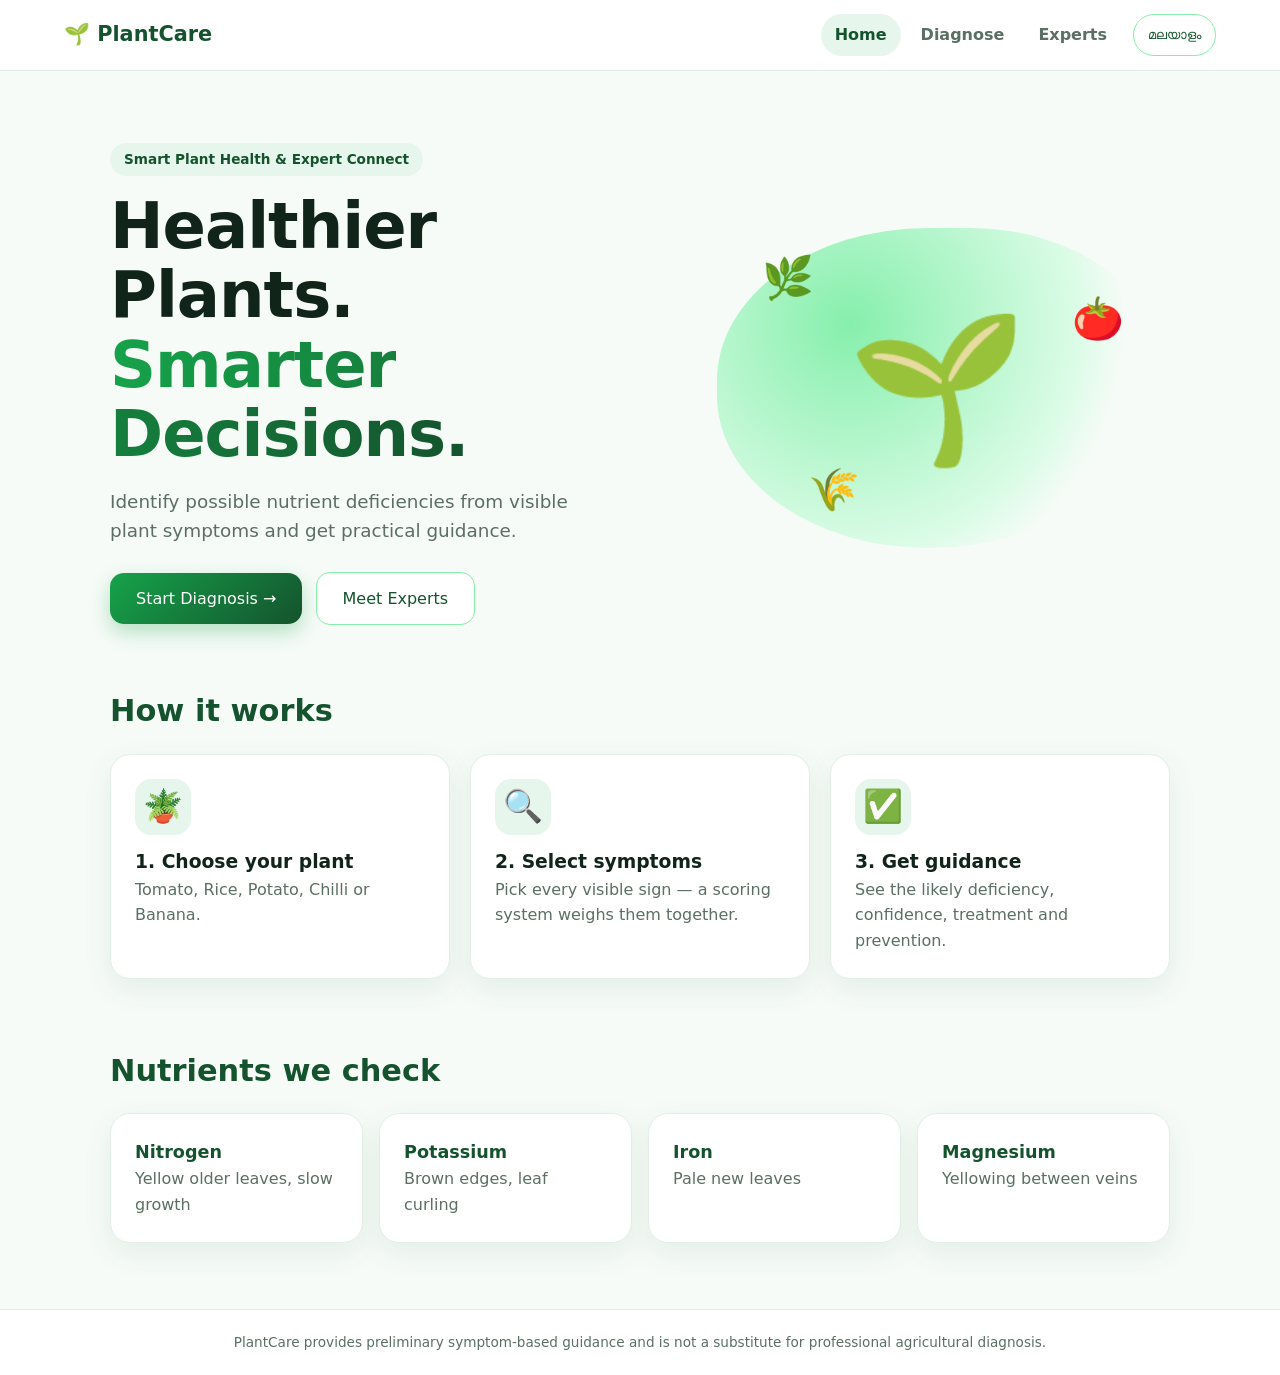
==== PlantCare/web/index.html @ 23955dcb "first commit" ====
<!DOCTYPE html><html lang="en"><head><meta charset="UTF-8"><meta name="viewport" content="width=device-width, initial-scale=1"><title>Home – PlantCare</title><link rel="stylesheet" href="css/style.css"></head><body data-page="index"><header class="nav"><a class="brand" href="index.html">🌱 PlantCare</a><nav><a href="index.html" data-p="index">Home</a><a href="diagnose.html" data-p="diagnose">Diagnose</a><a href="experts.html" data-p="experts">Experts</a></nav></header>
<main>
<section class="hero">
  <div class="hero-text">
    <span class="pill">Smart Plant Health &amp; Expert Connect</span>
    <h1>Healthier Plants.<br><span>Smarter Decisions.</span></h1>
    <p>Identify possible nutrient deficiencies from visible plant symptoms and get practical guidance.</p>
    <a class="btn" href="diagnose.html">Start Diagnosis →</a>
    <a class="btn ghost" href="experts.html">Meet Experts</a>
  </div>
  <div class="hero-art" aria-hidden="true"><div class="blob"></div><div class="leaf l1">🌿</div><div class="leaf l2">🍅</div><div class="leaf l3">🌾</div><div class="plant">🌱</div></div>
</section>
<section class="section">
  <h2>How it works</h2>
  <div class="grid3">
    <div class="card"><div class="icon">🪴</div><h3>1. Choose your plant</h3><p>Tomato, Rice, Potato, Chilli or Banana.</p></div>
    <div class="card"><div class="icon">🔍</div><h3>2. Select symptoms</h3><p>Pick every visible sign — a scoring system weighs them together.</p></div>
    <div class="card"><div class="icon">✅</div><h3>3. Get guidance</h3><p>See the likely deficiency, confidence, treatment and prevention.</p></div>
  </div>
</section>
<section class="section">
  <h2>Nutrients we check</h2>
  <div class="grid4">
    <div class="card mini"><b>Nitrogen</b><p>Yellow older leaves, slow growth</p></div>
    <div class="card mini"><b>Potassium</b><p>Brown edges, leaf curling</p></div>
    <div class="card mini"><b>Iron</b><p>Pale new leaves</p></div>
    <div class="card mini"><b>Magnesium</b><p>Yellowing between veins</p></div>
  </div>
</section>
</main>
<footer class="foot">PlantCare provides preliminary symptom-based guidance and is not a substitute for professional agricultural diagnosis.</footer><script src="js/app.js"></script></body></html>
---- PlantCare/web/css/style.css ----
:root{--g1:#14532d;--g2:#16a34a;--g3:#86efac;--bg:#f6fbf7;--ink:#10241a;--mute:#5b6f63;--card:#fff;--line:#e2efe6;--amber:#d97706;--shadow:0 10px 30px rgba(20,83,45,.08)}
*{box-sizing:border-box;margin:0}
body{font-family:"Segoe UI",system-ui,-apple-system,Roboto,sans-serif;background:var(--bg);color:var(--ink);line-height:1.6;min-height:100vh;display:flex;flex-direction:column}
main{flex:1;width:100%;max-width:1100px;margin:0 auto;padding:32px 20px}
main.narrow{max-width:760px}
.nav{position:sticky;top:0;z-index:5;display:flex;justify-content:space-between;align-items:center;padding:14px 5vw;background:rgba(255,255,255,.85);backdrop-filter:blur(8px);border-bottom:1px solid var(--line)}
.brand{font-weight:800;font-size:1.3rem;color:var(--g1);text-decoration:none}
.nav nav{display:flex;gap:6px}
.nav nav a{padding:8px 14px;border-radius:999px;color:var(--mute);text-decoration:none;font-weight:600;transition:.2s}
.nav nav a:hover,.nav nav a.on{background:#e7f6ec;color:var(--g1)}
.hero{display:grid;grid-template-columns:1.1fr .9fr;gap:30px;align-items:center;padding:40px 0 20px}
.pill{display:inline-block;background:#e7f6ec;color:var(--g1);padding:6px 14px;border-radius:999px;font-size:.85rem;font-weight:700;margin-bottom:16px}
.hero h1{font-size:clamp(2.4rem,6vw,4rem);line-height:1.08;letter-spacing:-1px}
.hero h1 span{background:linear-gradient(90deg,var(--g2),var(--g1));-webkit-background-clip:text;background-clip:text;color:transparent}
.hero p{color:var(--mute);font-size:1.15rem;margin:18px 0 26px;max-width:480px}
.btn{display:inline-block;border:0;cursor:pointer;background:linear-gradient(135deg,var(--g2),var(--g1));color:#fff;font:700 1rem inherit;padding:13px 26px;border-radius:14px;text-decoration:none;box-shadow:0 8px 20px rgba(22,163,74,.3);transition:.2s;margin:0 8px 8px 0}
.btn:hover{transform:translateY(-2px);box-shadow:0 12px 26px rgba(22,163,74,.38)}
.btn.ghost{background:#fff;color:var(--g1);box-shadow:none;border:1.5px solid var(--g3)}
.hero-art{position:relative;height:340px;display:grid;place-items:center}
.blob{position:absolute;inset:10px;background:radial-gradient(circle at 30% 30%,var(--g3),#dcfce7 60%,transparent 72%);border-radius:50% 45% 55% 50%;animation:morph 9s ease-in-out infinite}
.plant{font-size:9rem;position:relative;animation:sway 4s ease-in-out infinite;transform-origin:bottom}
.leaf{position:absolute;font-size:2.6rem;animation:float 5s ease-in-out infinite}
.l1{top:8%;left:12%}.l2{top:20%;right:10%;animation-delay:1s}.l3{bottom:10%;left:22%;animation-delay:2s}
@keyframes sway{50%{transform:rotate(4deg)}}
@keyframes float{50%{transform:translateY(-14px)}}
@keyframes morph{50%{border-radius:45% 55% 45% 55%;transform:scale(1.04)}}
.section{padding:34px 0}
.section h2,.title{font-size:1.9rem;color:var(--g1);margin-bottom:18px}
.sub{color:var(--mute);margin:-10px 0 24px}
.grid3{display:grid;grid-template-columns:repeat(auto-fill,minmax(270px,1fr));gap:20px}
.grid4{display:grid;grid-template-columns:repeat(auto-fit,minmax(200px,1fr));gap:16px}
.card{background:var(--card);border:1px solid var(--line);border-radius:20px;padding:24px;box-shadow:var(--shadow);transition:.25s}
.grid3>.card:hover,.grid4>.card:hover{transform:translateY(-5px);box-shadow:0 16px 36px rgba(20,83,45,.14)}
.card p{color:var(--mute)}
.icon{font-size:2rem;background:#e7f6ec;width:56px;height:56px;border-radius:16px;display:grid;place-items:center;margin-bottom:12px}
.mini b{color:var(--g1);font-size:1.1rem}
.step{display:flex;align-items:center;gap:10px;font-weight:700;margin:18px 0 10px}
.step span{background:var(--g2);color:#fff;width:28px;height:28px;border-radius:50%;display:grid;place-items:center;font-size:.85rem}
.step small{color:var(--mute);font-weight:400}
select{width:100%;padding:13px 14px;border:1.5px solid var(--line);border-radius:12px;font:inherit;background:#fff}
select:focus{outline:2px solid var(--g3)}
.symptoms{display:grid;grid-template-columns:repeat(auto-fit,minmax(210px,1fr));gap:12px}
.sym{position:relative;cursor:pointer}
.sym input{position:absolute;opacity:0}
.sym b{display:block;padding:14px;border:1.5px solid var(--line);border-radius:14px;background:#fff;font-weight:600;transition:.2s}
.sym:hover b{border-color:var(--g3)}
.sym input:checked+b{background:#e7f6ec;border-color:var(--g2);color:var(--g1);box-shadow:0 0 0 3px rgba(134,239,172,.5)}
.sym input:focus-visible+b{outline:2px solid var(--g2)}
.error{color:#b91c1c;min-height:24px;margin:12px 0 4px;font-weight:600}
.result{margin-top:0;overflow:hidden;padding:0;animation:pop .4s ease}
@keyframes pop{from{opacity:0;transform:translateY(14px)}}
.r-head{padding:26px;background:linear-gradient(135deg,var(--g1),var(--g2));color:#fff}
.r-head small{letter-spacing:2px;opacity:.85;font-weight:700}
.r-head h2{font-size:2rem;margin:4px 0 0;text-transform:uppercase;color:#fff}
.r-body{padding:26px}
.r-body h4{color:var(--mute);font-size:.8rem;letter-spacing:1.5px;text-transform:uppercase;margin:18px 0 6px}
.r-body h4:first-child{margin-top:0}
.bar{height:12px;background:#e5efe8;border-radius:99px;overflow:hidden;max-width:360px}
.bar i{display:block;height:100%;border-radius:99px;transition:width .8s ease}
.HIGH{background:var(--g2)}.MEDIUM{background:#eab308}.LOW{background:#f97316}
.conf{font-weight:800;margin-bottom:6px}
.ticks{list-style:none;padding:0}
.ticks li::before{content:"✓ ";color:var(--g2);font-weight:800}
.warn{background:#fffbeb;border:1px solid #fde68a;color:#92400e;padding:12px 14px;border-radius:12px;margin-top:18px}
.actions{margin-top:22px}
.ex-top{display:flex;gap:14px;align-items:center;margin-bottom:12px}
.avatar{width:58px;height:58px;border-radius:50%;background:linear-gradient(135deg,var(--g3),var(--g2));color:var(--g1);font-weight:800;font-size:1.2rem;display:grid;place-items:center;flex:none}
.ex-top h3{line-height:1.2}
.ex-top small,.meta{color:var(--mute)}
.tag{display:inline-block;background:#e7f6ec;color:var(--g1);font-size:.8rem;font-weight:700;padding:3px 10px;border-radius:99px;margin:8px 6px 0 0}
.banner{background:#e7f6ec;border:1px solid var(--g3);padding:12px 16px;border-radius:14px;margin-bottom:20px}
.banner a{color:var(--g1);font-weight:700}
.modal{position:fixed;inset:0;background:rgba(16,36,26,.55);display:grid;place-items:center;padding:20px;z-index:20}
.modal[hidden]{display:none}
.modal-box{background:#fff;border-radius:24px;max-width:480px;width:100%;padding:30px;animation:pop .3s ease}
.modal-box .avatar{width:80px;height:80px;font-size:1.7rem}
.foot{text-align:center;color:var(--mute);font-size:.85rem;padding:22px 5vw;border-top:1px solid var(--line);background:#fff}
@media(max-width:800px){.hero{grid-template-columns:1fr;text-align:center}.hero p{margin-inline:auto}.hero-art{height:230px}.plant{font-size:6rem}.nav{flex-direction:column;gap:6px}}
@media(prefers-reduced-motion:reduce){*{animation:none!important;transition:none!important}}

.langbtn{border:1.5px solid var(--g3);background:#fff;color:var(--g1);font:700 .85rem inherit;padding:7px 14px;border-radius:999px;cursor:pointer;margin-left:6px;transition:.2s}
.langbtn:hover{background:#e7f6ec}
.reveal{opacity:0;transform:translateY(18px)}
.reveal.in{opacity:1;transform:none;transition:opacity .6s ease,transform .6s ease}
.sym input:checked+b{animation:tick .28s ease}
@keyframes tick{50%{transform:scale(1.04)}}
.hist{list-style:none;padding:0;margin-top:10px}
.hist li{padding:10px 0;border-bottom:1px solid var(--line)}
.hist li:last-child{border:0}
.hist small{color:var(--mute);float:right}

.hd{display:flex;justify-content:space-between;align-items:center;gap:14px}
.pchar-wrap{flex:none;width:140px;height:140px;border-radius:50%;background:rgba(255,255,255,.92);display:grid;place-items:center}
.pchar{width:100px;height:auto;overflow:visible}
.sway{transform-origin:70px 100px;animation:sway2 3.5s ease-in-out infinite alternate}
.lf{transform-origin:70px 50px}
.lf1{animation:droopL 2.8s ease-in-out infinite alternate}
.lf2{animation:droopR 2.8s ease-in-out infinite alternate}
.tear{animation:tear 1.8s ease-in infinite}
@keyframes sway2{from{transform:rotate(-2deg)}to{transform:rotate(2deg)}}
@keyframes droopL{to{transform:rotate(-12deg)}}
@keyframes droopR{to{transform:rotate(12deg)}}
@keyframes tear{0%{transform:translateY(0);opacity:0}20%{opacity:1}100%{transform:translateY(16px);opacity:0}}
@media(max-width:500px){.pchar-wrap{width:100px;height:100px}.pchar{width:72px}}

.stage{padding:22px 20px 6px;text-align:center;color:var(--ink);background:linear-gradient(160deg,#dcfce7,#86efac)}
.k-Nitrogen{background:linear-gradient(160deg,#fffbd0,#fde68a)}
.k-Potassium{background:linear-gradient(160deg,#ffefd9,#fdba74)}
.k-Iron{background:linear-gradient(160deg,#f0ecff,#c4b5fd)}
.k-Magnesium{background:linear-gradient(160deg,#f1fdd4,#bef264)}
.stage-top small{letter-spacing:2px;font-weight:700;color:var(--mute)}
.stage h2{color:var(--ink);text-transform:uppercase;margin:4px 0 8px;font-size:clamp(1.6rem,4vw,2.3rem)}
.chip{display:inline-block;color:#fff;font-weight:800;font-size:.85rem;padding:4px 14px;border-radius:99px;letter-spacing:1px}
.bubble{position:relative;width:fit-content;max-width:90%;margin:16px auto 0;background:#fff;border-radius:18px;padding:10px 18px;font-weight:700;box-shadow:0 6px 16px rgba(0,0,0,.12);animation:pop .5s ease}
.bubble::after{content:"";position:absolute;left:50%;bottom:-10px;margin-left:-10px;border:10px solid transparent;border-bottom:0;border-top-color:#fff}
.scene{display:block;width:min(100%,430px);height:auto;margin:6px auto 0;overflow:visible}
.sway{transform-origin:150px 200px;animation:sway2 3.5s ease-in-out infinite alternate}
.lfL,.lfR{transform-origin:150px 130px}
.lfL{animation:droopL 2.8s ease-in-out infinite alternate}
.lfR{animation:droopR 2.8s ease-in-out infinite alternate}
.tear.d2{animation-delay:.9s}
.bottle{animation:bob 2s ease-in-out infinite}
.zz{animation:floaty 2.6s ease-in-out infinite}
.star{animation:twinkle 1.6s ease-in-out infinite}.star.s2{animation-delay:.5s}.star.s3{animation-delay:1s}
.fall{animation:fall 3.2s linear infinite}
@keyframes bob{50%{transform:translateY(-8px)}}
@keyframes floaty{50%{transform:translateY(-10px);opacity:.5}}
@keyframes twinkle{50%{opacity:.25;transform:scale(.8)}}
@keyframes fall{from{transform:translate(0,0) rotate(0);opacity:1}to{transform:translate(20px,150px) rotate(140deg);opacity:0}}
.cure{background:linear-gradient(135deg,#ecfdf5,#d1fae5);border:2px solid var(--g2);border-radius:16px;padding:16px 18px;margin-bottom:6px}
.cure h4{color:var(--g1);margin:0 0 6px}
.cure p{font-size:1.15rem;font-weight:600;color:var(--ink)}

.scene{filter:drop-shadow(0 10px 14px rgba(0,0,0,.14))}
.eyes{transform-origin:150px 236px;animation:blink 4.5s infinite}
@keyframes blink{0%,93%,100%{transform:scaleY(1)}96%{transform:scaleY(.08)}}

.pavatar{width:160px;height:160px;margin:0 auto;border-radius:50%;overflow:hidden;background:linear-gradient(160deg,#dcfce7,#86efac);box-shadow:0 8px 20px rgba(20,83,45,.18)}
.pavatar svg{display:block;width:100%;height:100%}
.pbob{transform-origin:100px 200px;animation:pbob 3s ease-in-out infinite alternate}
.wave{transform-origin:150px 172px;animation:wave 1.3s ease-in-out infinite alternate}
.peyes{transform-origin:100px 98px;animation:blink 4.5s infinite}
@keyframes pbob{to{transform:translateY(-4px)}}
@keyframes wave{from{transform:rotate(-12deg)}to{transform:rotate(14deg)}}
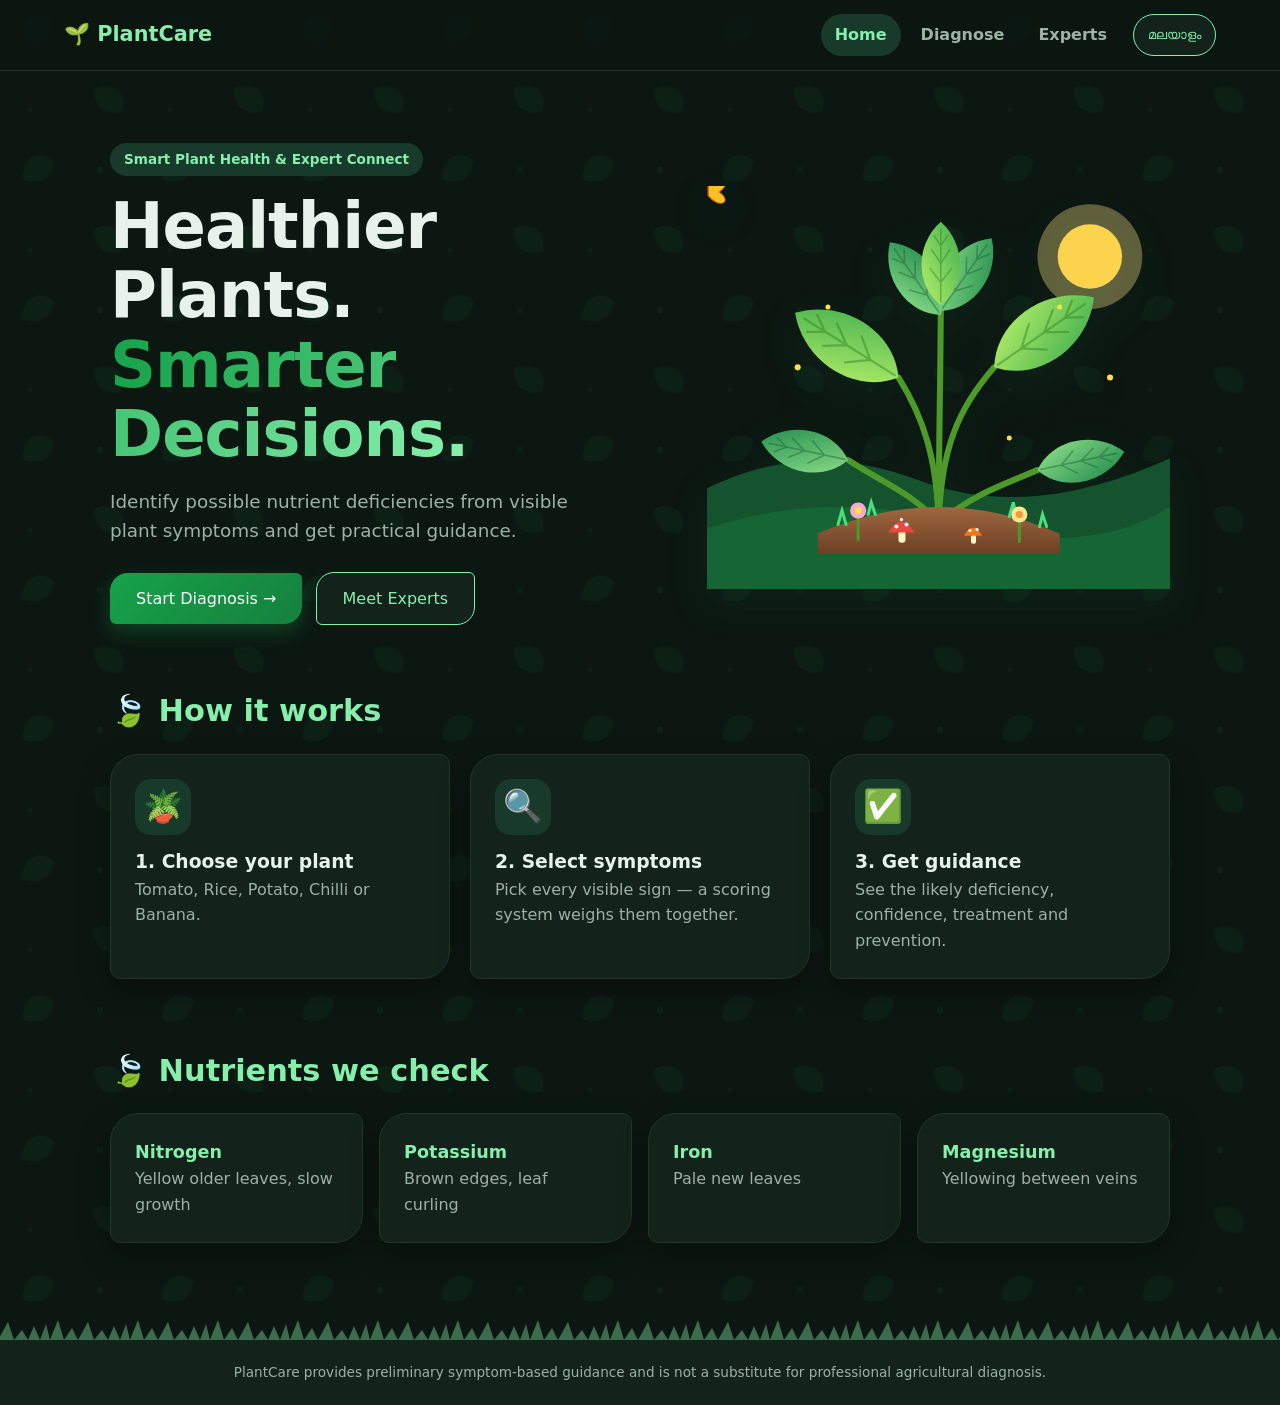
==== commit 8ff59c65: "updates" ====
--- a/PlantCare/web/index.html
+++ b/PlantCare/web/index.html
@@ -1,4 +1,4 @@
-<!DOCTYPE html><html lang="en"><head><meta charset="UTF-8"><meta name="viewport" content="width=device-width, initial-scale=1"><title>Home – PlantCare</title><link rel="stylesheet" href="css/style.css"></head><body data-page="index"><header class="nav"><a class="brand" href="index.html">🌱 PlantCare</a><nav><a href="index.html" data-p="index">Home</a><a href="diagnose.html" data-p="diagnose">Diagnose</a><a href="experts.html" data-p="experts">Experts</a></nav></header>
+<!DOCTYPE html><html lang="en"><head><meta charset="UTF-8"><meta name="viewport" content="width=device-width, initial-scale=1"><title>Home – PlantCare</title><script>try{var t=localStorage.getItem("theme")||(matchMedia("(prefers-color-scheme: dark)").matches?"dark":"light");document.documentElement.dataset.theme=t}catch(e){}</script><link rel="stylesheet" href="css/style.css"></head><body data-page="index"><header class="nav"><a class="brand" href="index.html">🌱 PlantCare</a><nav><a href="index.html" data-p="index">Home</a><a href="diagnose.html" data-p="diagnose">Diagnose</a><a href="experts.html" data-p="experts">Experts</a></nav></header>
 <main>
 <section class="hero">
   <div class="hero-text">
@@ -8,7 +8,32 @@
     <a class="btn" href="diagnose.html">Start Diagnosis →</a>
     <a class="btn ghost" href="experts.html">Meet Experts</a>
   </div>
-  <div class="hero-art" aria-hidden="true"><div class="blob"></div><div class="leaf l1">🌿</div><div class="leaf l2">🍅</div><div class="leaf l3">🌾</div><div class="plant">🌱</div></div>
+  <div class="hero-art" aria-hidden="true"><svg class="hscene" viewBox="0 0 460 400">
+<defs>
+<linearGradient id="g1" x1="0" y1="0" x2="1" y2="1"><stop offset="0" stop-color="#b7f06a"/><stop offset="1" stop-color="#3fae4d"/></linearGradient>
+<linearGradient id="g2" x1="0" y1="0" x2="1" y2="1"><stop offset="0" stop-color="#8fe08a"/><stop offset="1" stop-color="#1f8a4c"/></linearGradient>
+<linearGradient id="gs" x1="0" y1="0" x2="0" y2="1"><stop offset="0" stop-color="#a0673f"/><stop offset="1" stop-color="#6b4026"/></linearGradient>
+<g id="lf"><path d="M0 0C25-34 80-34 110 0C80 34 25 34 0 0Z" fill="url(#g1)"/><path d="M4 0H100M30 0l18-14M30 0l18 14M55 0l18-12M55 0l18 12M78 0l14-9M78 0l14 9" stroke="#2f7d1f" stroke-opacity=".45" stroke-width="2" fill="none" stroke-linecap="round"/></g>
+<g id="lf2"><path d="M0 0C25-34 80-34 110 0C80 34 25 34 0 0Z" fill="url(#g2)"/><path d="M4 0H100M30 0l18-14M30 0l18 14M55 0l18-12M55 0l18 12M78 0l14-9M78 0l14 9" stroke="#14532d" stroke-opacity=".4" stroke-width="2" fill="none" stroke-linecap="round"/></g>
+</defs>
+<circle class="sun" cx="380" cy="70" r="52" fill="#fde68a" opacity=".35"/><circle cx="380" cy="70" r="32" fill="#fcd34d"/>
+<path class="h1" d="M0 300Q100 250 210 292T460 270V400H0Z"/><path class="h2" d="M0 340Q120 300 250 335T460 318V400H0Z"/>
+<g class="hsw">
+<g fill="none" stroke="#4d9a2a" stroke-width="6" stroke-linecap="round">
+<path d="M230 335C228 270 215 230 190 190"/><path d="M230 335C232 260 250 220 285 180"/><path d="M230 335C230 250 232 180 232 118"/>
+<path d="M230 335C205 305 170 292 140 272"/><path d="M230 335C260 308 292 297 328 282"/></g>
+<use href="#lf2" transform="translate(140 272) rotate(-168) scale(.8)"/><use href="#lf2" transform="translate(328 282) rotate(-12) scale(.8)"/>
+<use href="#lf" transform="translate(190 190) rotate(-148) scale(1.1)"/><use href="#lf" transform="translate(285 180) rotate(-35) scale(1.1)"/>
+<use href="#lf2" transform="translate(232 128) rotate(-125) scale(.8)"/><use href="#lf2" transform="translate(232 124) rotate(-55) scale(.8)"/><use href="#lf" transform="translate(232 118) rotate(-90) scale(.75)"/>
+</g>
+<path d="M110 345Q230 292 350 345V365H110Z" fill="url(#gs)"/>
+<path d="M130 336l4-14 4 14M160 326l3-12 4 12M300 328l4-14 3 14M330 338l3-12 4 12" stroke="#4ade80" stroke-width="3" fill="none" stroke-linecap="round"/>
+<g><path d="M150 352V326M310 354V330" stroke="#4d9a2a" stroke-width="3"/><circle cx="150" cy="322" r="8" fill="#f9a8d4"/><circle cx="150" cy="322" r="3.5" fill="#fde047"/><circle cx="310" cy="326" r="8" fill="#fde68a"/><circle cx="310" cy="326" r="3.5" fill="#fb923c"/></g>
+<g><rect x="190" y="342" width="7" height="12" rx="3" fill="#fef3c7"/><path d="M180 344Q193 322 206 344Z" fill="#ef4444"/><circle cx="188" cy="338" r="2" fill="#fff"/><circle cx="198" cy="336" r="2" fill="#fff"/><circle cx="193" cy="331" r="1.6" fill="#fff"/></g>
+<g><rect x="262" y="346" width="5" height="9" rx="2" fill="#fef3c7"/><path d="M255 347Q264 331 273 347Z" fill="#f97316"/><circle cx="261" cy="342" r="1.6" fill="#fff"/><circle cx="268" cy="341" r="1.6" fill="#fff"/></g>
+<g class="bfly"><g class="wing"><path d="M0 0C14-18 28-6 12 6C26 16 12 24 0 8Z" fill="#fbbf24" stroke="#d97706" stroke-width="1"/></g><g transform="scale(-1 1)"><g class="wing"><path d="M0 0C14-18 28-6 12 6C26 16 12 24 0 8Z" fill="#fbbf24" stroke="#d97706" stroke-width="1"/></g></g><rect x="-1.5" y="-4" width="3" height="14" rx="1.5" fill="#78350f"/></g>
+<g fill="#fde047"><circle class="ff" cx="90" cy="180" r="3"/><circle class="ff" cx="400" cy="190" r="3" style="animation-delay:.8s"/><circle class="ff" cx="350" cy="120" r="2.5" style="animation-delay:1.5s"/><circle class="ff" cx="120" cy="120" r="2.5" style="animation-delay:2.2s"/><circle class="ff" cx="300" cy="250" r="2.5" style="animation-delay:.4s"/></g>
+</svg></div>
 </section>
 <section class="section">
   <h2>How it works</h2>
@@ -28,4 +53,4 @@
   </div>
 </section>
 </main>
-<footer class="foot">PlantCare provides preliminary symptom-based guidance and is not a substitute for professional agricultural diagnosis.</footer><script src="js/app.js"></script></body></html>
+<footer class="foot">PlantCare provides preliminary symptom-based guidance and is not a substitute for professional agricultural diagnosis.</footer><script src="js/app.js"></script></body></html>
--- a/PlantCare/web/css/style.css
+++ b/PlantCare/web/css/style.css
@@ -141,4 +141,86 @@
 .wave{transform-origin:150px 172px;animation:wave 1.3s ease-in-out infinite alternate}
 .peyes{transform-origin:100px 98px;animation:blink 4.5s infinite}
 @keyframes pbob{to{transform:translateY(-4px)}}
-@keyframes wave{from{transform:rotate(-12deg)}to{transform:rotate(14deg)}}+@keyframes wave{from{transform:rotate(-12deg)}to{transform:rotate(14deg)}}
+
+/* ---- expert photos ---- */
+.avatar{position:relative;overflow:hidden}
+.aimg,.pimg{position:absolute;inset:0;width:100%;height:100%;object-fit:cover}
+.pavatar{position:relative}
+.bubble{color:#10241a}
+.themebtn{padding:6px 11px}
+
+/* ---- dark theme ---- */
+:root{color-scheme:dark;--bg:#0c1712;--ink:#e6f2ea;--mute:#9bb2a4;--card:#13231b;--line:#223629;--g1:#86efac;--shadow:0 10px 30px rgba(0,0,0,.35)}
+:root .nav{background:rgba(12,23,18,.85)}
+:root .foot,:root select,:root .sym b,:root .langbtn,:root .modal-box{background:var(--card)}
+:root select{color:var(--ink)}
+:root .pill,:root .nav nav a:hover,:root .nav nav a.on,:root .icon,:root .tag,:root .banner,:root .sym input:checked+b,:root .langbtn:hover{background:#173a2b}
+:root .btn{background:linear-gradient(135deg,#16a34a,#15803d)}
+:root .btn.ghost{background:var(--card);color:var(--g1)}
+:root .avatar{color:#14532d}
+:root .blob{background:radial-gradient(circle at 30% 30%,#1f6b43,#15402b 60%,transparent 72%)}
+:root .bar{background:#223629}
+:root .cure{background:linear-gradient(135deg,#113222,#164431)}
+:root .warn{background:#3a2e10;border-color:#6b5316;color:#fcd98a}
+:root .error{color:#f87171}
+:root .stage{background:linear-gradient(160deg,#123524,#1c5a3a)}
+:root .k-Nitrogen{background:linear-gradient(160deg,#3a3515,#5b501a)}
+:root .k-Potassium{background:linear-gradient(160deg,#3d2a17,#6b4420)}
+:root .k-Iron{background:linear-gradient(160deg,#2a2545,#40386b)}
+:root .k-Magnesium{background:linear-gradient(160deg,#2c3a14,#475d1c)}
+:root .pavatar{background:linear-gradient(160deg,#123524,#1c5a3a)}
+:root .modal{background:rgba(0,0,0,.65)}
+body,.nav,.card,.foot{transition:background-color .3s,color .3s,border-color .3s}
+
+.pavatar{width:170px;height:170px;box-shadow:0 10px 24px rgba(0,0,0,.2);border:4px solid var(--card)}
+.pbody{transform-origin:100px 200px;animation:breath 4s ease-in-out infinite alternate}
+.phead{transform-origin:100px 140px;animation:tilt 5s ease-in-out infinite alternate}
+.peyes{transform-origin:100px 92px}
+@keyframes breath{to{transform:translateY(-2px) scale(1.01)}}
+@keyframes tilt{from{transform:rotate(-1.2deg)}to{transform:rotate(1.2deg)}}
+
+/* ---- nature theme ---- */
+:root{--vine:#4f9a3a}
+:root{--vine:#3f9a55}
+body{background-image:url("data:image/svg+xml,%3Csvg xmlns='http://www.w3.org/2000/svg' width='140' height='140'%3E%3Cg fill='%2316a34a' fill-opacity='.07'%3E%3Cpath d='M20 30c10-18 30-18 36 0-10 14-26 14-36 0z' transform='rotate(-30 38 30)'/%3E%3Cpath d='M90 100c10-18 30-18 36 0-10 14-26 14-36 0z' transform='rotate(40 108 100)'/%3E%3Ccircle cx='100' cy='30' r='3'/%3E%3Ccircle cx='30' cy='110' r='2.5'/%3E%3C/g%3E%3C/svg%3E")}
+main{position:relative;z-index:1}
+.card{border-radius:28px 10px 28px 10px}
+.modal-box{border-radius:30px 10px 30px 10px}
+.btn{border-radius:18px 6px 18px 6px}
+.title::before{content:"🌿 "}
+.section h2::before{content:"🍃 "}
+.vl{fill:#5cb85c}.vl2{fill:#8fd16f}
+:root .vl{fill:#3f9d5a}:root .vl2{fill:#66bb7f}
+.vines{position:absolute;top:100%;left:0;right:0;height:0;pointer-events:none;z-index:4}
+.garland{position:absolute;left:0;top:-9px;overflow:visible}
+.vine{position:absolute;top:2px;overflow:visible;transform-origin:50% 0;animation:vsway var(--t) ease-in-out infinite alternate;animation-delay:var(--d)}
+@keyframes vsway{from{transform:rotate(-3.5deg)}to{transform:rotate(3.5deg)}}
+.fly{position:fixed;width:6px;height:6px;border-radius:50%;background:#fde68a;box-shadow:0 0 10px 3px rgba(250,204,21,.5);opacity:0;pointer-events:none;z-index:0;animation:drift var(--t) ease-in-out infinite;animation-delay:var(--d)}
+@keyframes drift{0%,100%{opacity:0;transform:translate(0,0)}50%{opacity:.8;transform:translate(26px,-34px)}}
+.hero-art{height:auto;display:block}
+.hscene{display:block;width:100%;height:auto;max-height:440px;filter:drop-shadow(0 14px 18px rgba(20,83,45,.18))}
+.h1{fill:#bbf7d0}.h2{fill:#86efac}
+:root .h1{fill:#14532d}:root .h2{fill:#166534}
+.hsw{transform-origin:230px 335px;animation:sway2 4.5s ease-in-out infinite alternate}
+.sun{transform-origin:380px 70px;animation:pulse 4s ease-in-out infinite}
+.bfly{animation:flyb 16s ease-in-out infinite}
+.wing{transform-origin:0 0;animation:flap .3s ease-in-out infinite alternate}
+.ff{animation:twinkle 2.4s ease-in-out infinite}
+@keyframes pulse{50%{transform:scale(1.15);opacity:.55}}
+@keyframes flap{to{transform:scaleX(.3)}}
+@keyframes flyb{0%,100%{transform:translate(60px,130px)}25%{transform:translate(150px,80px)}50%{transform:translate(340px,120px)}75%{transform:translate(390px,210px)}}
+.foot{position:relative;margin-top:30px}
+.foot::before{content:"";position:absolute;left:0;right:0;top:-22px;height:22px;background:url("data:image/svg+xml,%3Csvg xmlns='http://www.w3.org/2000/svg' width='80' height='22' viewBox='0 0 80 22'%3E%3Cpath fill='%2386efac' d='M0 22L6 6l4 16 8-20 6 20 8-12 6 12 10-18 6 18 8-10 6 10 6-14 6 14z'/%3E%3C/svg%3E") repeat-x bottom;pointer-events:none}
+:root .foot::before{filter:brightness(.45)}
+
+html{background:var(--bg)}
+
+/* dark theme only: ignore any saved/old light setting */
+html{background:var(--bg)!important;color-scheme:dark!important}
+.themebtn{display:none!important}
+
+/* profile popup: scroll inside it when the content is taller than the screen */
+.modal{overflow:hidden}
+.modal-box{max-height:calc(100vh - 40px);overflow-y:auto;overscroll-behavior:contain;scrollbar-width:thin}
+@media (max-height:720px){.pavatar{width:120px;height:120px}}
